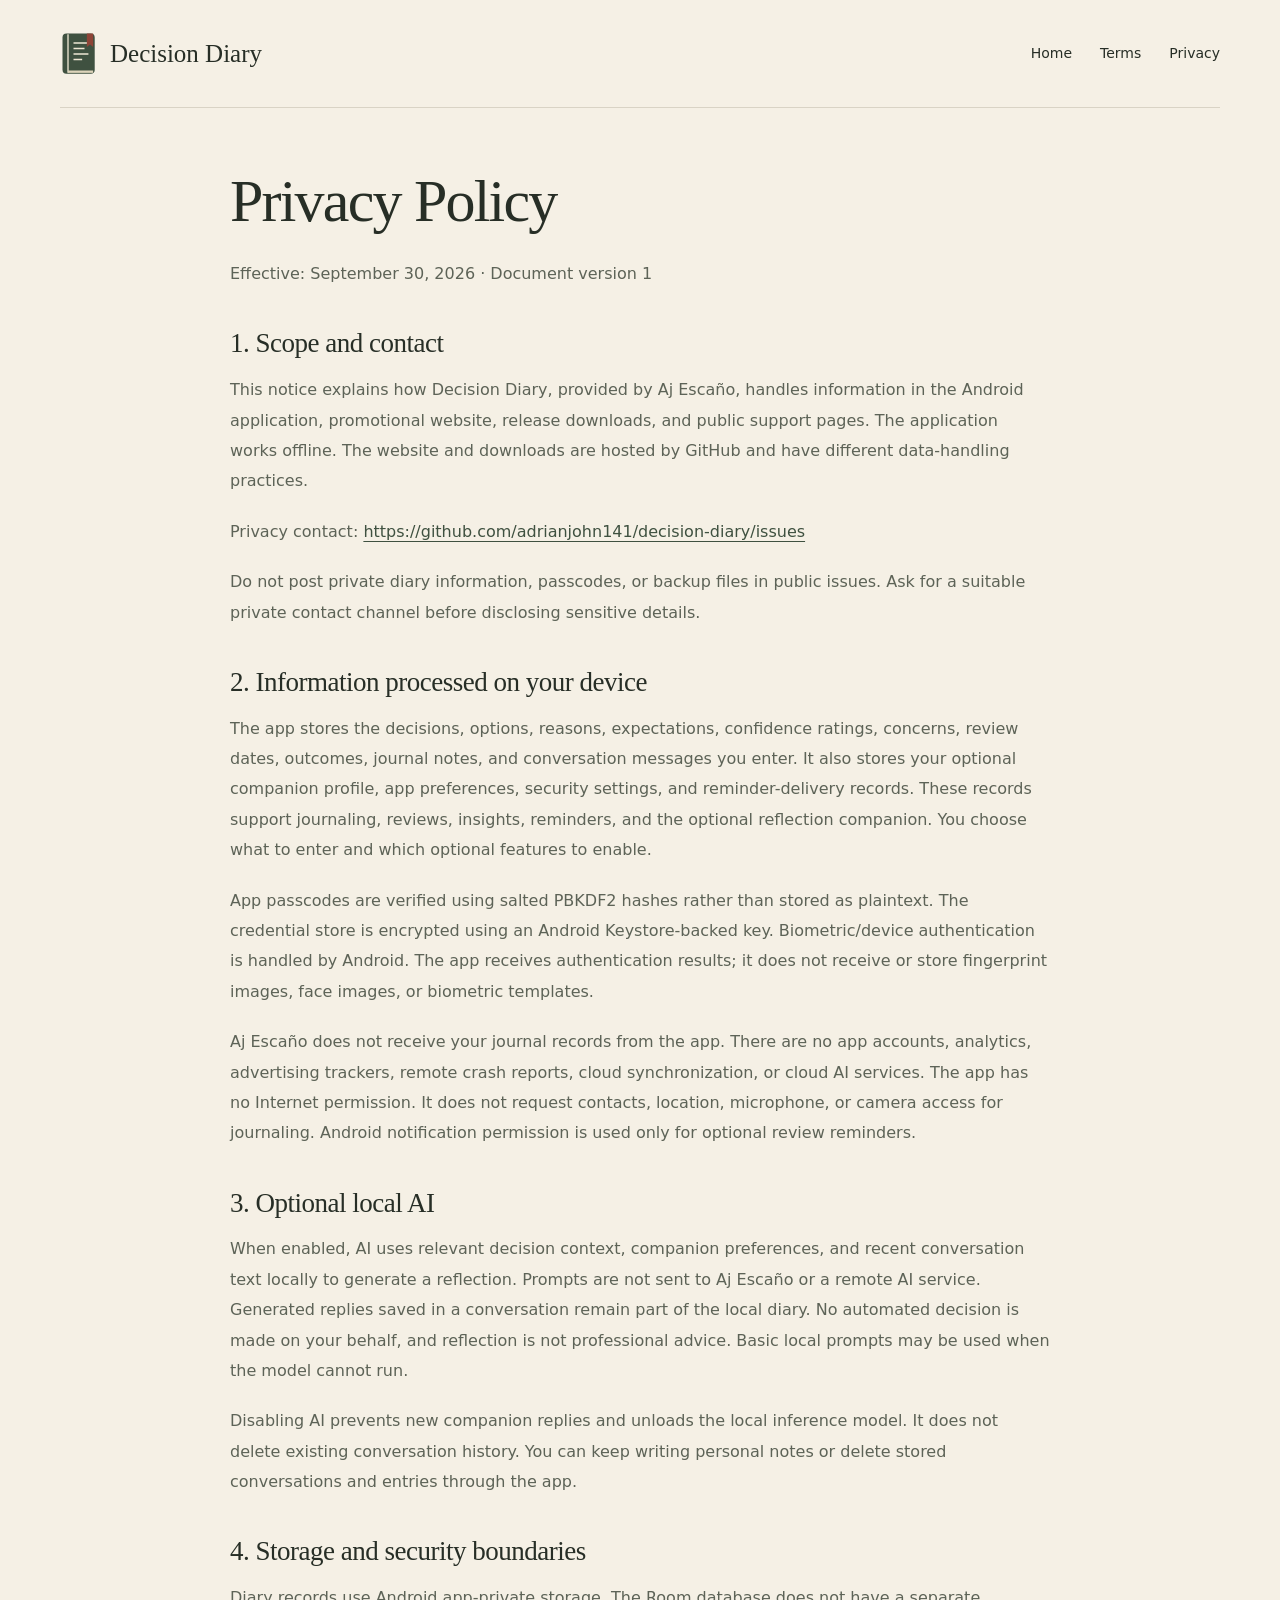
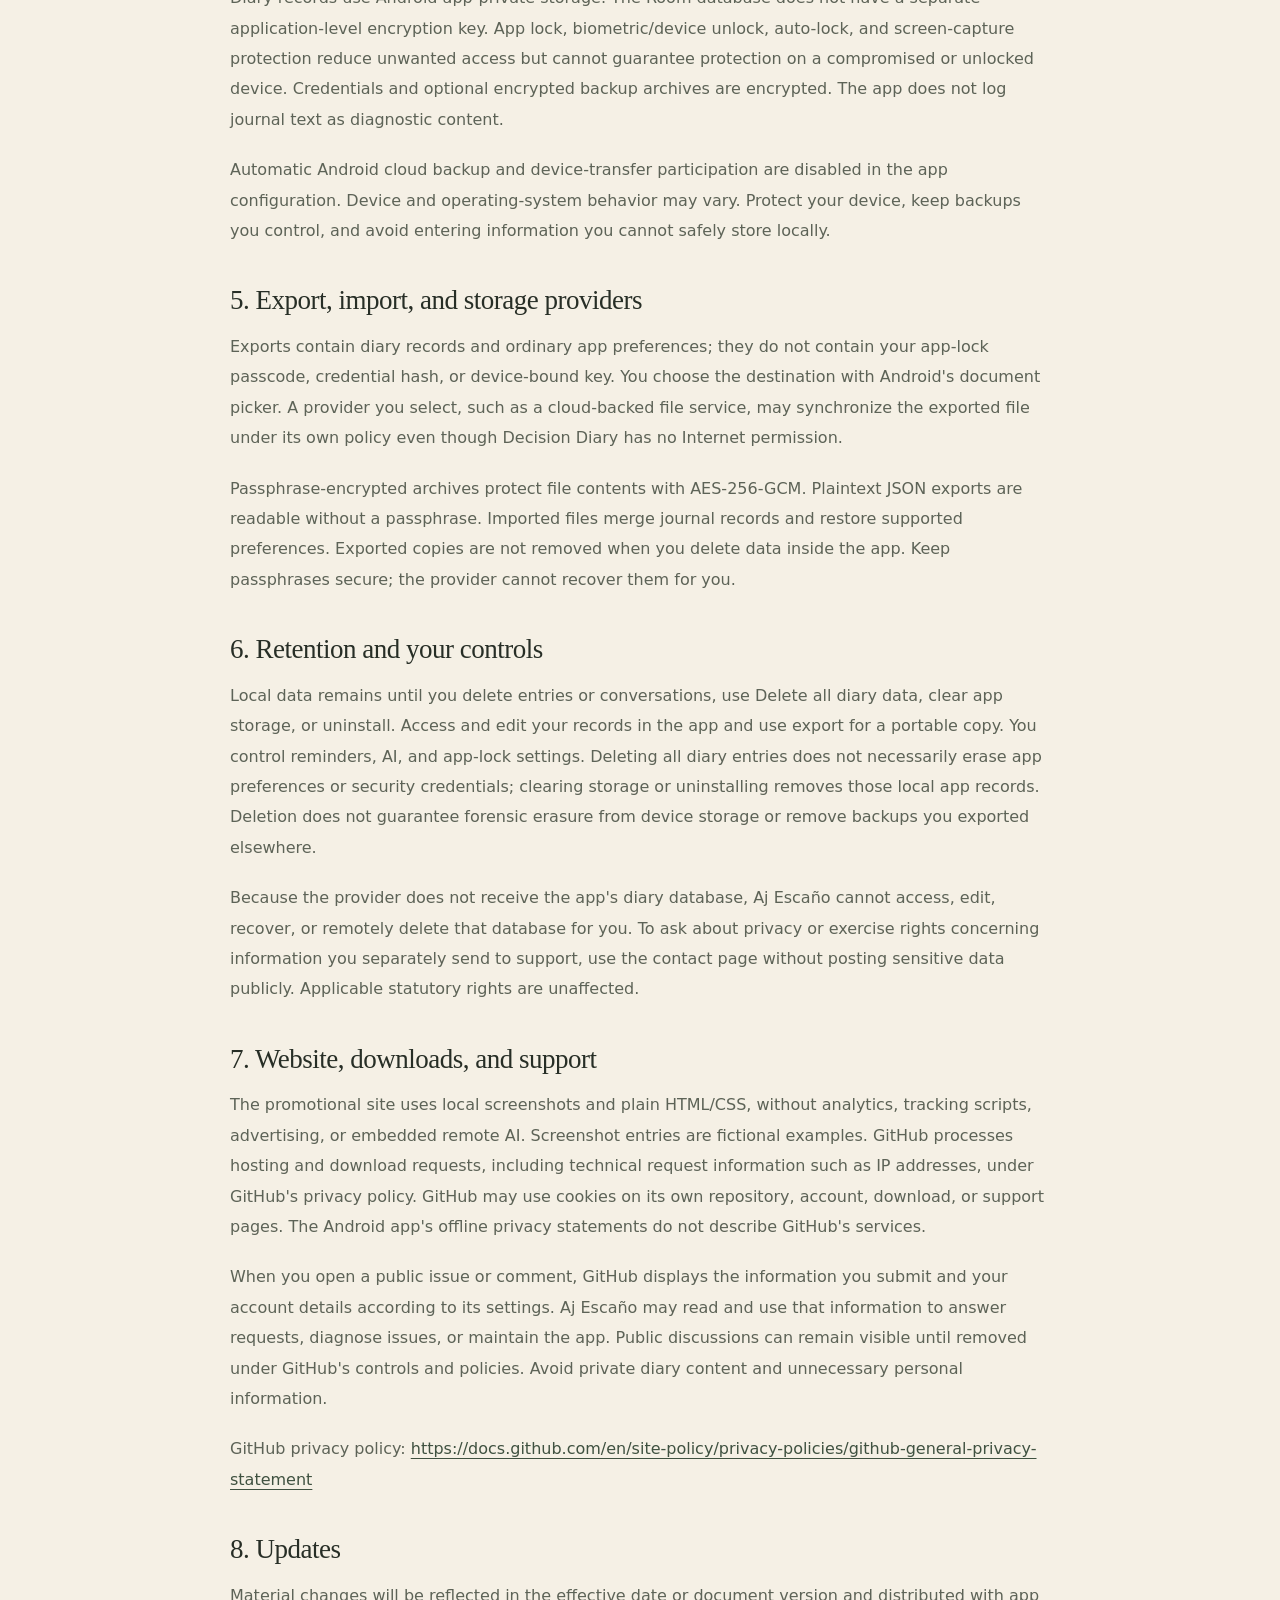
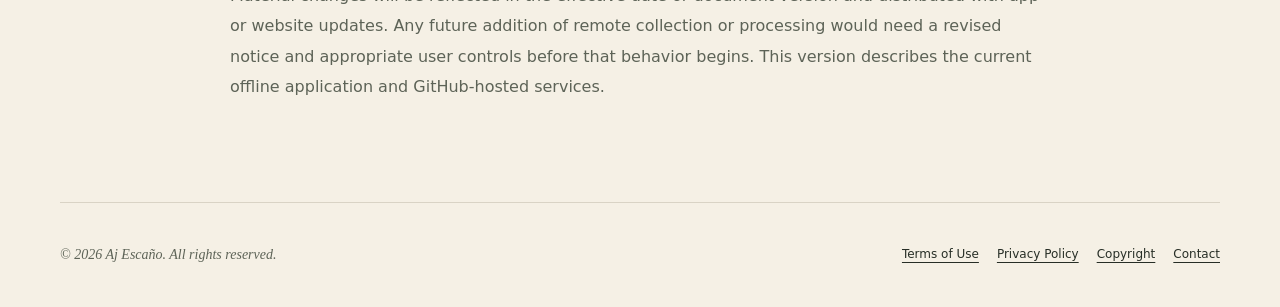
==== privacy.html @ 001b50f7 "Add legal pages, copyright notices, and privacy policy" ====
<!doctype html><html lang="en"><head><meta charset="utf-8"><meta name="viewport" content="width=device-width, initial-scale=1"><meta name="theme-color" content="#f5f0e5"><title>Privacy Policy — Decision Diary</title><link rel="icon" type="image/svg+xml" href="icon.svg"><link rel="stylesheet" href="styles.css"></head><body><a class="skip" href="#main">Skip to content</a><header class="site-header wrap"><a class="brand" href="./"><img src="icon.svg" width="38" height="44" alt=""><span>Decision Diary</span></a><nav aria-label="Main navigation"><a href="./">Home</a><a href="terms.html">Terms</a><a href="privacy.html">Privacy</a></nav></header><main id="main" class="wrap legal-content"><h1>Privacy Policy</h1><p>Effective: September 30, 2026 · Document version 1</p><h2>1. Scope and contact</h2><p>This notice explains how Decision Diary, provided by Aj Escaño, handles information in the Android application, promotional website, release downloads, and public support pages. The application works offline. The website and downloads are hosted by GitHub and have different data-handling practices.</p><p>Privacy contact: <a href="https://github.com/adrianjohn141/decision-diary/issues">https://github.com/adrianjohn141/decision-diary/issues</a></p><p>Do not post private diary information, passcodes, or backup files in public issues. Ask for a suitable private contact channel before disclosing sensitive details.</p><h2>2. Information processed on your device</h2><p>The app stores the decisions, options, reasons, expectations, confidence ratings, concerns, review dates, outcomes, journal notes, and conversation messages you enter. It also stores your optional companion profile, app preferences, security settings, and reminder-delivery records. These records support journaling, reviews, insights, reminders, and the optional reflection companion. You choose what to enter and which optional features to enable.</p><p>App passcodes are verified using salted PBKDF2 hashes rather than stored as plaintext. The credential store is encrypted using an Android Keystore-backed key. Biometric/device authentication is handled by Android. The app receives authentication results; it does not receive or store fingerprint images, face images, or biometric templates.</p><p>Aj Escaño does not receive your journal records from the app. There are no app accounts, analytics, advertising trackers, remote crash reports, cloud synchronization, or cloud AI services. The app has no Internet permission. It does not request contacts, location, microphone, or camera access for journaling. Android notification permission is used only for optional review reminders.</p><h2>3. Optional local AI</h2><p>When enabled, AI uses relevant decision context, companion preferences, and recent conversation text locally to generate a reflection. Prompts are not sent to Aj Escaño or a remote AI service. Generated replies saved in a conversation remain part of the local diary. No automated decision is made on your behalf, and reflection is not professional advice. Basic local prompts may be used when the model cannot run.</p><p>Disabling AI prevents new companion replies and unloads the local inference model. It does not delete existing conversation history. You can keep writing personal notes or delete stored conversations and entries through the app.</p><h2>4. Storage and security boundaries</h2><p>Diary records use Android app-private storage. The Room database does not have a separate application-level encryption key. App lock, biometric/device unlock, auto-lock, and screen-capture protection reduce unwanted access but cannot guarantee protection on a compromised or unlocked device. Credentials and optional encrypted backup archives are encrypted. The app does not log journal text as diagnostic content.</p><p>Automatic Android cloud backup and device-transfer participation are disabled in the app configuration. Device and operating-system behavior may vary. Protect your device, keep backups you control, and avoid entering information you cannot safely store locally.</p><h2>5. Export, import, and storage providers</h2><p>Exports contain diary records and ordinary app preferences; they do not contain your app-lock passcode, credential hash, or device-bound key. You choose the destination with Android&#x27;s document picker. A provider you select, such as a cloud-backed file service, may synchronize the exported file under its own policy even though Decision Diary has no Internet permission.</p><p>Passphrase-encrypted archives protect file contents with AES-256-GCM. Plaintext JSON exports are readable without a passphrase. Imported files merge journal records and restore supported preferences. Exported copies are not removed when you delete data inside the app. Keep passphrases secure; the provider cannot recover them for you.</p><h2>6. Retention and your controls</h2><p>Local data remains until you delete entries or conversations, use Delete all diary data, clear app storage, or uninstall. Access and edit your records in the app and use export for a portable copy. You control reminders, AI, and app-lock settings. Deleting all diary entries does not necessarily erase app preferences or security credentials; clearing storage or uninstalling removes those local app records. Deletion does not guarantee forensic erasure from device storage or remove backups you exported elsewhere.</p><p>Because the provider does not receive the app&#x27;s diary database, Aj Escaño cannot access, edit, recover, or remotely delete that database for you. To ask about privacy or exercise rights concerning information you separately send to support, use the contact page without posting sensitive data publicly. Applicable statutory rights are unaffected.</p><h2>7. Website, downloads, and support</h2><p>The promotional site uses local screenshots and plain HTML/CSS, without analytics, tracking scripts, advertising, or embedded remote AI. Screenshot entries are fictional examples. GitHub processes hosting and download requests, including technical request information such as IP addresses, under GitHub&#x27;s privacy policy. GitHub may use cookies on its own repository, account, download, or support pages. The Android app&#x27;s offline privacy statements do not describe GitHub&#x27;s services.</p><p>When you open a public issue or comment, GitHub displays the information you submit and your account details according to its settings. Aj Escaño may read and use that information to answer requests, diagnose issues, or maintain the app. Public discussions can remain visible until removed under GitHub&#x27;s controls and policies. Avoid private diary content and unnecessary personal information.</p><p>GitHub privacy policy: <a href="https://docs.github.com/en/site-policy/privacy-policies/github-general-privacy-statement">https://docs.github.com/en/site-policy/privacy-policies/github-general-privacy-statement</a></p><h2>8. Updates</h2><p>Material changes will be reflected in the effective date or document version and distributed with app or website updates. Any future addition of remote collection or processing would need a revised notice and appropriate user controls before that behavior begins. This version describes the current offline application and GitHub-hosted services.</p></main><footer class="wrap site-footer"><p>© 2026 Aj Escaño. All rights reserved.</p><div><a href="terms.html">Terms of Use</a><a href="privacy.html">Privacy Policy</a><a href="copyright.html">Copyright</a><a href="https://github.com/adrianjohn141/decision-diary/issues">Contact</a></div></footer></body></html>
---- styles.css ----
:root{--paper:#f5f0e5;--ink:#272e26;--muted:#5d6357;--sage:#3f5140;--rule:#d9d3c5;--rust:#8e4437;--cream:#fffaf0;--serif:Georgia,'Times New Roman',serif;--sans:system-ui,-apple-system,BlinkMacSystemFont,'Segoe UI',sans-serif}
*{box-sizing:border-box}html{scroll-behavior:smooth;scroll-padding-top:24px}body{margin:0;background:var(--paper);color:var(--ink);font-family:var(--sans);font-size:16px;line-height:1.65}a{color:inherit;text-underline-offset:4px}a:focus-visible,summary:focus-visible{outline:3px solid var(--rust);outline-offset:5px}img{display:block;max-width:100%}.wrap{width:min(1160px,calc(100% - 64px));margin-inline:auto}.skip{position:absolute;top:-80px;left:20px;background:var(--ink);color:var(--cream);padding:12px;z-index:10}.skip:focus{top:12px}.site-header{display:flex;align-items:center;justify-content:space-between;padding-block:30px;border-bottom:1px solid var(--rule)}.brand{display:flex;align-items:center;gap:12px;text-decoration:none;font:25px var(--serif)}nav{display:flex;gap:28px;font-size:14px}nav a{padding:12px 0;text-decoration:none}nav a:hover,.text-link:hover{color:var(--rust)}.hero{display:grid;grid-template-columns:1.1fr 1fr;gap:60px;align-items:center;padding-block:80px 70px}.eyebrow{font-size:11px;letter-spacing:2.2px;text-transform:uppercase;font-weight:650;color:var(--sage);margin:0 0 24px}.ink-dot{display:inline-block;width:7px;height:7px;border-radius:50%;background:var(--sage);margin-right:9px;vertical-align:1px}h1,h2,h3{font-family:var(--serif);font-weight:400;line-height:1.1;margin:0}h1{font-size:clamp(54px,5.9vw,82px);letter-spacing:-3px}h1 em,h2 em{color:var(--sage);font-weight:400}.intro{font-size:18px;line-height:1.8;max-width:470px;margin-block:28px 32px;color:var(--muted)}.button{display:inline-flex;gap:12px;align-items:center;justify-content:center;min-height:54px;padding:16px 24px;border-radius:4px;background:var(--ink);color:var(--cream);font-size:15px;font-weight:600;text-decoration:none;transition:background .16s,box-shadow .16s}.button:hover{background:var(--sage);box-shadow:0 4px 12px #272e2620}.button svg{width:20px;height:20px;fill:none;stroke:currentColor;stroke-width:1.7;stroke-linecap:round;stroke-linejoin:round}.download-meta{font-size:12px;margin:14px 0;color:var(--muted)}.hero-notes{display:flex;gap:20px;padding-top:24px;margin-top:24px;border-top:1px solid var(--rule);font-size:12px;color:var(--sage)}.hero-notes span:before{content:'✓';padding-right:7px}.hero-art{position:relative;display:flex;flex-direction:column;align-items:center;background:radial-gradient(ellipse at center,#dad8c9 0%,transparent 70%);padding-top:4px}.book-frame{width:262px;background:#25221d;padding:10px 12px 12px 15px;border-radius:8px 18px 18px 8px;box-shadow:4px 4px 0 #c7c2b5,7px 7px 0 #e1ddcf,20px 25px 45px #282d2726;transform:rotate(3deg)}.book-frame img{width:100%;height:auto;border-radius:5px 9px 9px 5px}.book-label{position:absolute;top:25px;left:0;font-size:9px;color:var(--muted);letter-spacing:1.8px;line-height:1.8;transform:rotate(-90deg);transform-origin:top left}.book-label span{font:22px var(--serif);letter-spacing:4px}.photo-note{font:italic 15px var(--serif);color:var(--muted);margin-top:36px}.folio{display:flex;justify-content:space-between;gap:15px;padding-block:22px;border-block:1px solid var(--rule);font-size:10px;letter-spacing:2px;color:var(--muted)}.section{padding-block:85px}.section-intro{display:grid;grid-template-columns:1fr 1fr;column-gap:100px}.section-intro .eyebrow{grid-column:1/-1}.section-intro>p:last-child{max-width:390px;margin:8px 0 0;align-self:center;color:var(--muted)}h2{font-size:clamp(32px,3.6vw,48px);letter-spacing:-1.4px}h3{font-size:23px;line-height:1.3}.feature-grid{display:grid;grid-template-columns:repeat(3,1fr);gap:45px 40px;margin-top:55px}.feature-grid article{border-top:1px solid var(--rule);padding-top:20px}.number{font:italic 19px var(--serif);color:var(--rust);display:block;margin-bottom:16px}.feature-grid p{color:var(--muted);font-size:14px;line-height:1.85;margin:14px 0 0}.gallery-section{background:#e9e5d9;border-block:1px solid var(--rule)}.gallery-heading{display:grid;grid-template-columns:1.5fr 1fr;gap:50px;align-items:end}.gallery-heading>p{font-size:13px;color:var(--muted);margin:0}.gallery{display:grid;grid-template-columns:repeat(3,1fr);gap:35px 26px;margin-top:45px}figure{margin:0}.gallery figure>a{display:flex;justify-content:center;align-items:center;background:#20231e;min-height:420px;padding:20px;border-radius:10px;overflow:hidden;border:1px solid #43483c}.gallery img{width:100%;height:420px;object-fit:contain;transition:opacity .15s}.gallery a:hover img{opacity:.88}figcaption{padding-top:18px}figcaption span{font-size:10px;letter-spacing:1.8px;color:var(--muted)}figcaption h3{font-size:20px;margin-top:7px}.privacy{display:grid;grid-template-columns:1fr 1fr;gap:90px}.privacy>div:last-child{color:var(--muted);padding-top:35px}.privacy p{margin-top:0;margin-bottom:20px}.text-link{color:var(--sage);font-size:13px;font-weight:650;text-decoration:none}.download-section{background:var(--ink);color:var(--cream);text-align:center}.download-content{padding-block:70px}.download-content .eyebrow{color:#b9c8b2}.download-content h2{font-size:clamp(32px,4vw,51px)}.download-content>p:not(.eyebrow){color:#d3d4c8}.light{background:var(--cream);color:var(--ink);margin:16px 0}.light:hover{background:#e3e9d9}.release-info{font-size:12px;line-height:1.9;margin:12px 0 20px}.release-link{font-size:12px;color:#e9e6d7}.faq{max-width:850px}.faq h2{margin-bottom:35px}.faq details{border-top:1px solid var(--rule);padding-block:4px}.faq details:last-child{border-bottom:1px solid var(--rule)}summary{cursor:pointer;padding:18px 30px 18px 0;font-size:15px;font-weight:600;min-height:54px}.faq details p{font-size:14px;color:var(--muted);max-width:720px;margin:0 0 25px;line-height:1.85}.site-footer{border-top:1px solid var(--rule);display:flex;flex-wrap:wrap;align-items:center;justify-content:space-between;gap:15px;padding-block:30px}.site-footer .brand{font-size:20px}.site-footer p{font:italic 14px var(--serif);color:var(--muted)}.site-footer>div{display:flex;gap:18px;font-size:12px}.site-footer small{width:100%;font-size:10px;color:var(--muted);margin-top:10px}
@media(max-width:950px){.hero{gap:25px}.book-label{display:none}.feature-grid{gap:35px 24px}.gallery figure>a{min-height:340px;padding:12px}.gallery img{height:340px}.section-intro{column-gap:45px}.privacy{gap:45px}}
@media(max-width:680px){.wrap{width:calc(100% - 40px)}.site-header{padding-block:20px;gap:18px;flex-wrap:wrap}.brand{font-size:22px}nav{gap:24px;font-size:12px;width:100%}.hero{grid-template-columns:1fr;gap:48px;padding-block:50px}.hero-copy{max-width:520px}h1{font-size:62px;letter-spacing:-2.5px}.intro{font-size:16px;max-width:100%}.hero-art{margin-inline:20px}.book-frame{width:245px}.hero-notes{justify-content:space-between;gap:8px}.folio{font-size:8px;letter-spacing:1.2px}.section{padding-block:55px}.section-intro,.gallery-heading,.privacy{grid-template-columns:1fr;gap:22px}.section-intro .eyebrow{margin-bottom:0}.section-intro>p:last-child{margin:0}.feature-grid{grid-template-columns:repeat(2,1fr);gap:30px 24px;margin-top:35px}.feature-grid h3{font-size:21px}.feature-grid p{font-size:13px}.gallery{grid-template-columns:repeat(2,1fr);gap:30px 16px;margin-top:30px}.gallery figure>a{min-height:280px;padding:8px}.gallery img{height:280px}figcaption h3{font-size:18px}figcaption span{font-size:8px;letter-spacing:1px}.privacy>div:last-child{padding-top:0}.download-content{padding-block:55px}.site-footer{justify-content:flex-start}.site-footer p{width:100%;margin:0}.site-footer>div{flex-wrap:wrap}.site-footer small{line-height:1.8}}
@media(max-width:390px){h1{font-size:53px}.feature-grid{grid-template-columns:1fr}.hero-notes{font-size:10px}.gallery{grid-template-columns:1fr}.gallery img{height:410px}.gallery figure>a{min-height:410px}.folio span:last-child{display:none}.button{padding-inline:18px;font-size:14px}}
@media(prefers-reduced-motion:reduce){html{scroll-behavior:auto}*,*:before,*:after{transition:none!important;animation:none!important}}

.legal-content{max-width:820px;padding-block:60px 80px;overflow-wrap:anywhere}.legal-content h1{font-size:clamp(38px,6vw,60px);letter-spacing:-1.8px;margin-bottom:25px}.legal-content h2{font-size:27px;letter-spacing:-.5px;margin:40px 0 16px}.legal-content p{color:var(--muted);font-size:16px;line-height:1.9;margin:0 0 20px}.legal-content a{color:var(--sage)}.site-footer>div{flex-wrap:wrap}
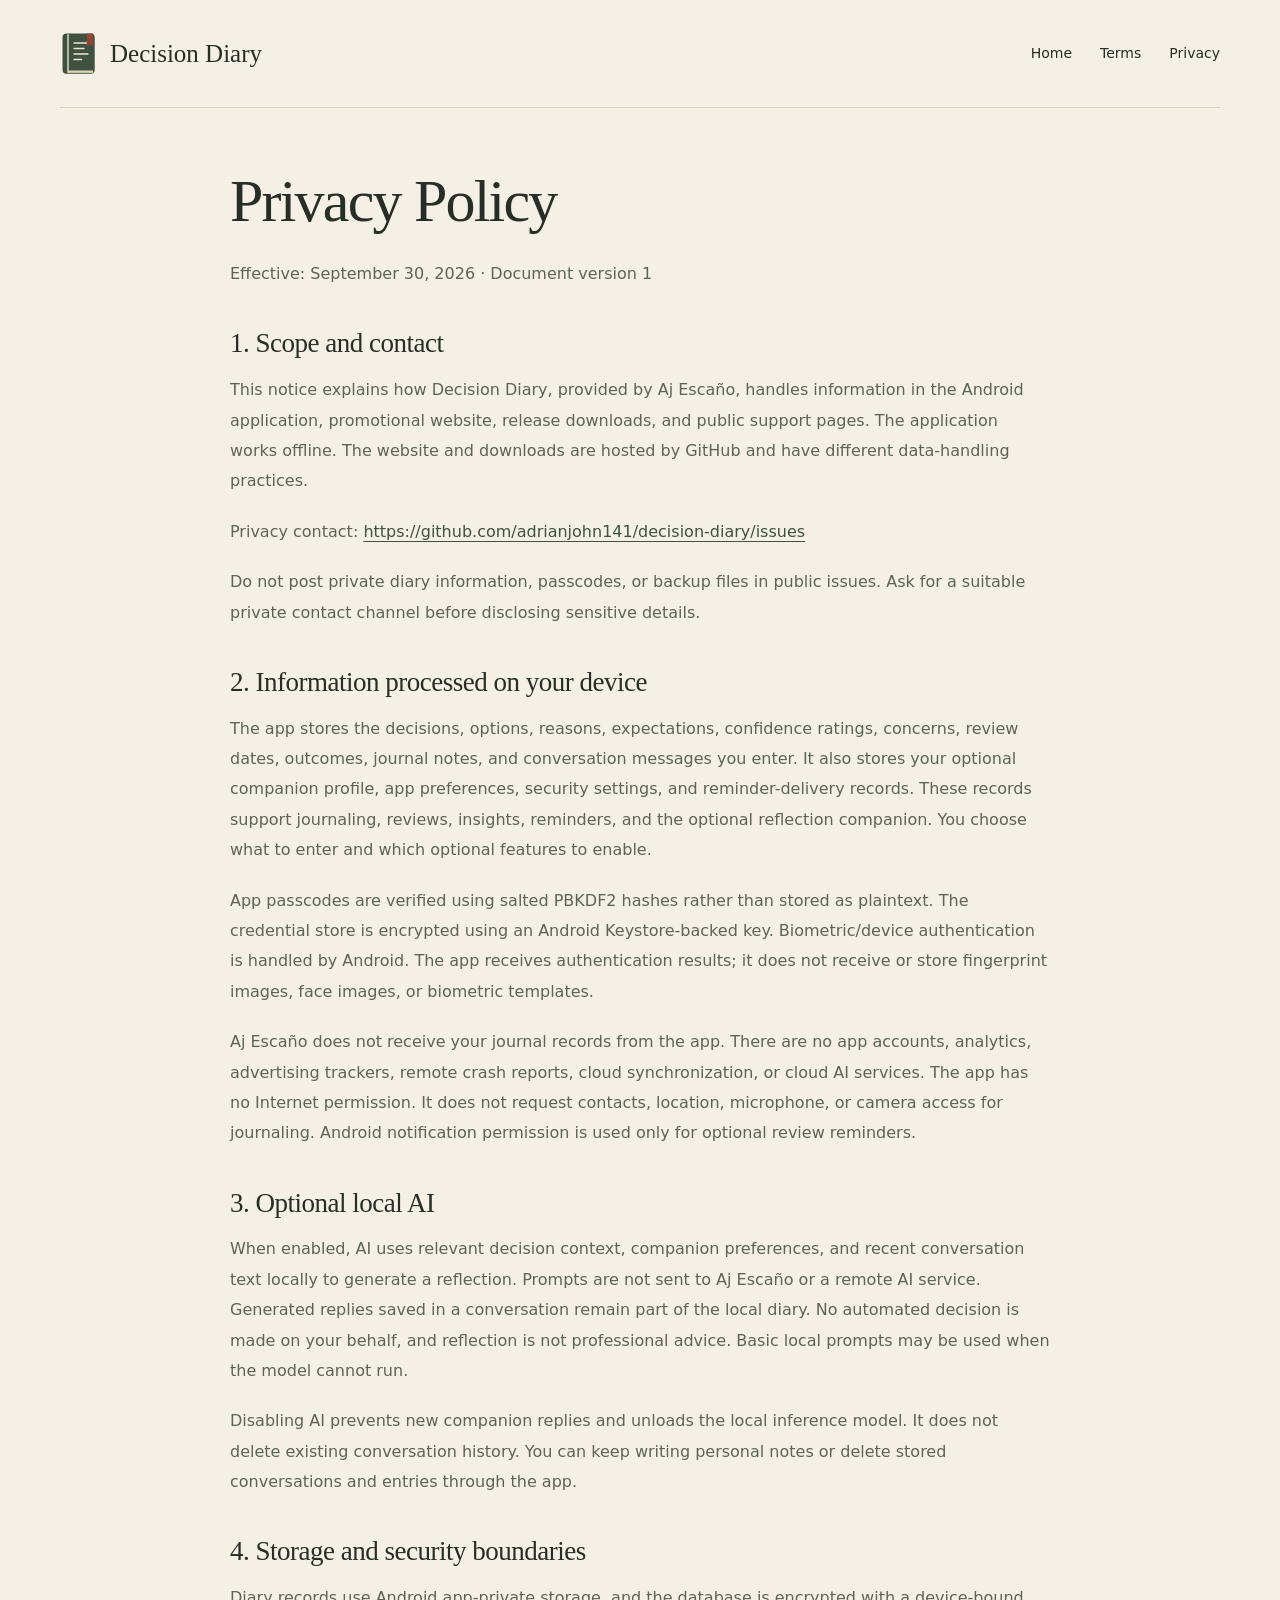
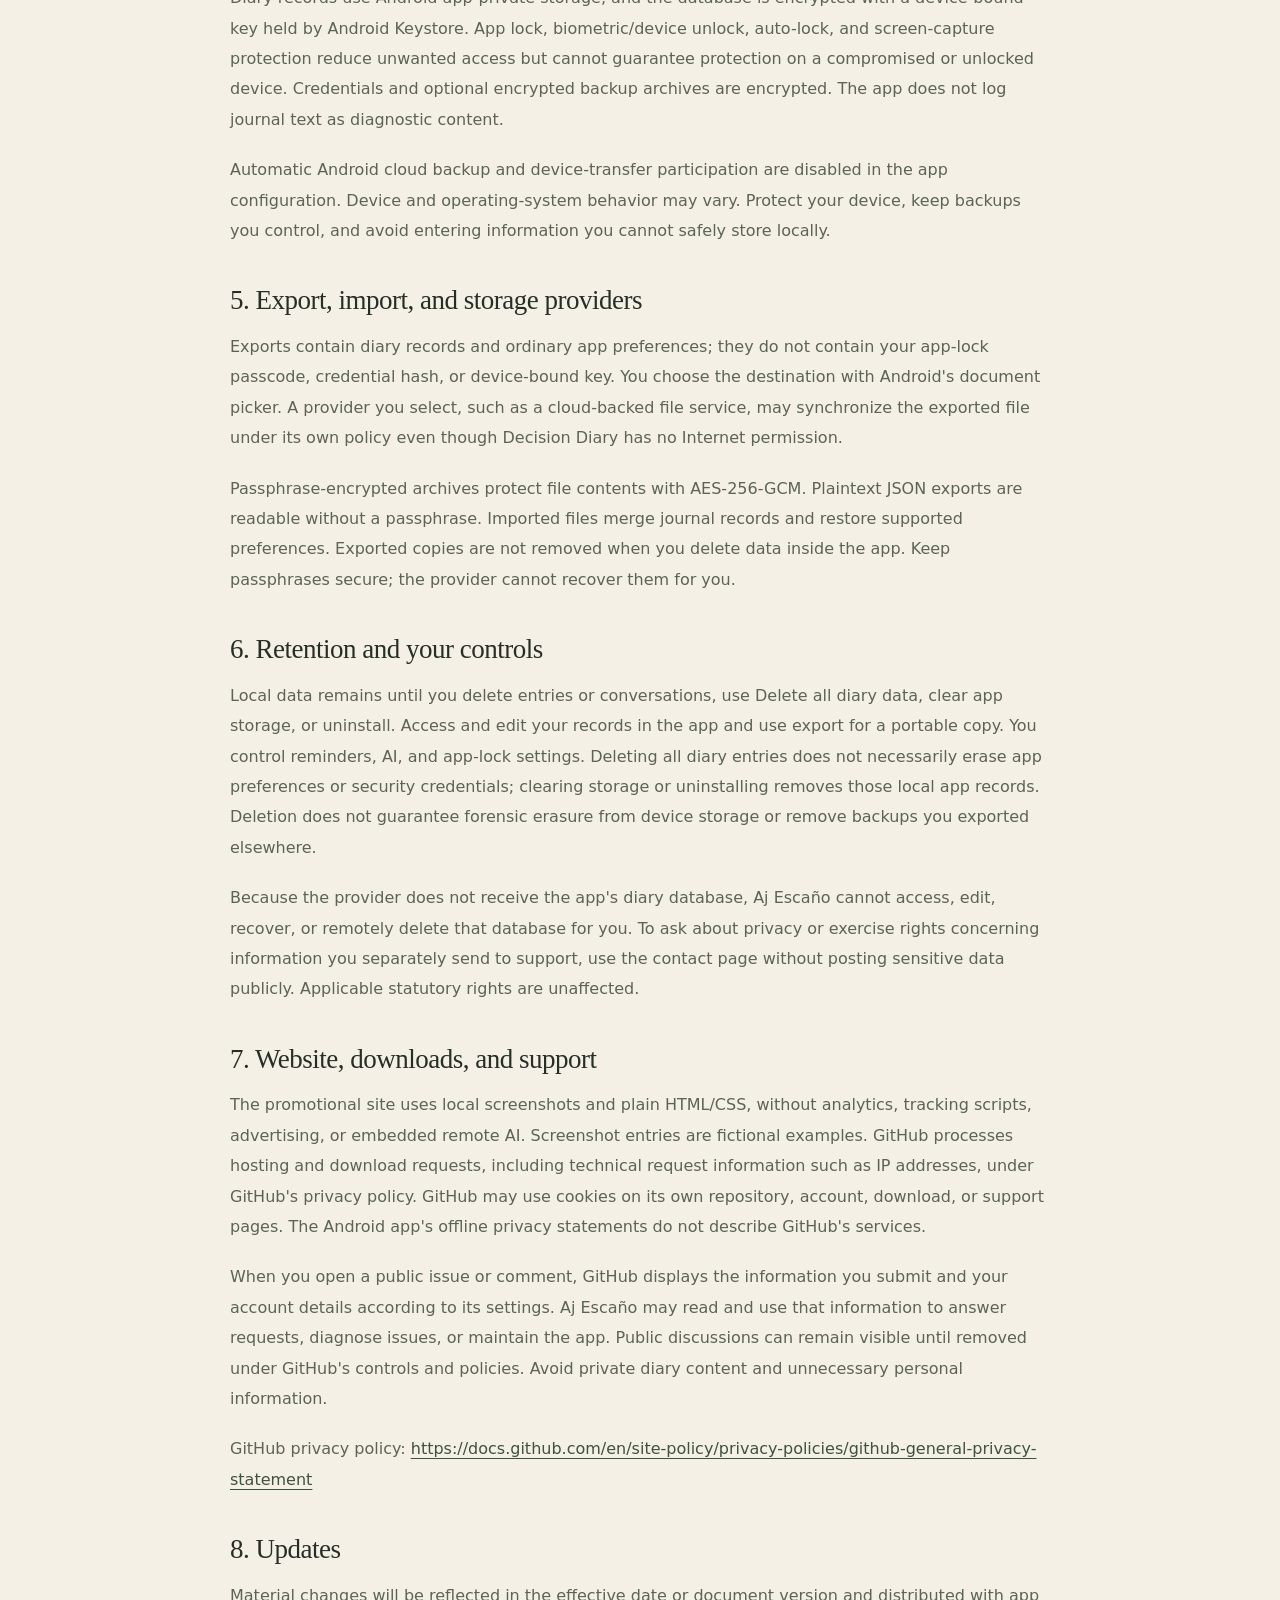
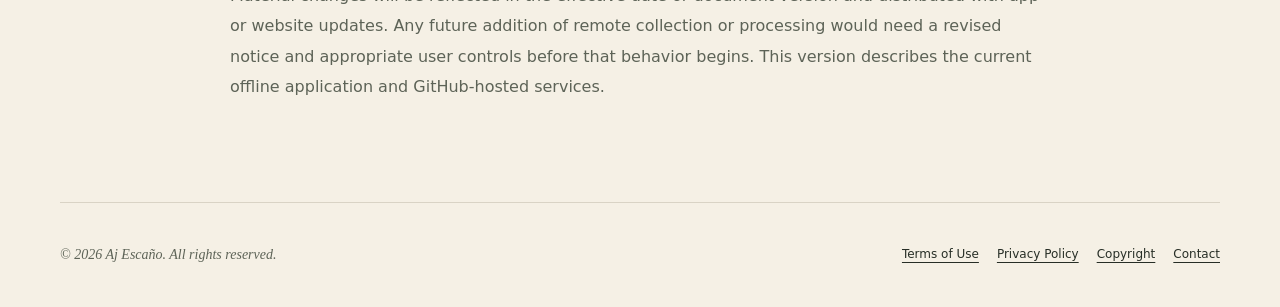
==== commit 77e4b74c: "Update website download details for 0.2.4 Co-Authored-By: Claude Opus 5.5 <noreply@anthropic.com>" ====
--- a/privacy.html
+++ b/privacy.html
@@ -1 +1 @@
-<!doctype html><html lang="en"><head><meta charset="utf-8"><meta name="viewport" content="width=device-width, initial-scale=1"><meta name="theme-color" content="#f5f0e5"><title>Privacy Policy — Decision Diary</title><link rel="icon" type="image/svg+xml" href="icon.svg"><link rel="stylesheet" href="styles.css"></head><body><a class="skip" href="#main">Skip to content</a><header class="site-header wrap"><a class="brand" href="./"><img src="icon.svg" width="38" height="44" alt=""><span>Decision Diary</span></a><nav aria-label="Main navigation"><a href="./">Home</a><a href="terms.html">Terms</a><a href="privacy.html">Privacy</a></nav></header><main id="main" class="wrap legal-content"><h1>Privacy Policy</h1><p>Effective: September 30, 2026 · Document version 1</p><h2>1. Scope and contact</h2><p>This notice explains how Decision Diary, provided by Aj Escaño, handles information in the Android application, promotional website, release downloads, and public support pages. The application works offline. The website and downloads are hosted by GitHub and have different data-handling practices.</p><p>Privacy contact: <a href="https://github.com/adrianjohn141/decision-diary/issues">https://github.com/adrianjohn141/decision-diary/issues</a></p><p>Do not post private diary information, passcodes, or backup files in public issues. Ask for a suitable private contact channel before disclosing sensitive details.</p><h2>2. Information processed on your device</h2><p>The app stores the decisions, options, reasons, expectations, confidence ratings, concerns, review dates, outcomes, journal notes, and conversation messages you enter. It also stores your optional companion profile, app preferences, security settings, and reminder-delivery records. These records support journaling, reviews, insights, reminders, and the optional reflection companion. You choose what to enter and which optional features to enable.</p><p>App passcodes are verified using salted PBKDF2 hashes rather than stored as plaintext. The credential store is encrypted using an Android Keystore-backed key. Biometric/device authentication is handled by Android. The app receives authentication results; it does not receive or store fingerprint images, face images, or biometric templates.</p><p>Aj Escaño does not receive your journal records from the app. There are no app accounts, analytics, advertising trackers, remote crash reports, cloud synchronization, or cloud AI services. The app has no Internet permission. It does not request contacts, location, microphone, or camera access for journaling. Android notification permission is used only for optional review reminders.</p><h2>3. Optional local AI</h2><p>When enabled, AI uses relevant decision context, companion preferences, and recent conversation text locally to generate a reflection. Prompts are not sent to Aj Escaño or a remote AI service. Generated replies saved in a conversation remain part of the local diary. No automated decision is made on your behalf, and reflection is not professional advice. Basic local prompts may be used when the model cannot run.</p><p>Disabling AI prevents new companion replies and unloads the local inference model. It does not delete existing conversation history. You can keep writing personal notes or delete stored conversations and entries through the app.</p><h2>4. Storage and security boundaries</h2><p>Diary records use Android app-private storage. The Room database does not have a separate application-level encryption key. App lock, biometric/device unlock, auto-lock, and screen-capture protection reduce unwanted access but cannot guarantee protection on a compromised or unlocked device. Credentials and optional encrypted backup archives are encrypted. The app does not log journal text as diagnostic content.</p><p>Automatic Android cloud backup and device-transfer participation are disabled in the app configuration. Device and operating-system behavior may vary. Protect your device, keep backups you control, and avoid entering information you cannot safely store locally.</p><h2>5. Export, import, and storage providers</h2><p>Exports contain diary records and ordinary app preferences; they do not contain your app-lock passcode, credential hash, or device-bound key. You choose the destination with Android&#x27;s document picker. A provider you select, such as a cloud-backed file service, may synchronize the exported file under its own policy even though Decision Diary has no Internet permission.</p><p>Passphrase-encrypted archives protect file contents with AES-256-GCM. Plaintext JSON exports are readable without a passphrase. Imported files merge journal records and restore supported preferences. Exported copies are not removed when you delete data inside the app. Keep passphrases secure; the provider cannot recover them for you.</p><h2>6. Retention and your controls</h2><p>Local data remains until you delete entries or conversations, use Delete all diary data, clear app storage, or uninstall. Access and edit your records in the app and use export for a portable copy. You control reminders, AI, and app-lock settings. Deleting all diary entries does not necessarily erase app preferences or security credentials; clearing storage or uninstalling removes those local app records. Deletion does not guarantee forensic erasure from device storage or remove backups you exported elsewhere.</p><p>Because the provider does not receive the app&#x27;s diary database, Aj Escaño cannot access, edit, recover, or remotely delete that database for you. To ask about privacy or exercise rights concerning information you separately send to support, use the contact page without posting sensitive data publicly. Applicable statutory rights are unaffected.</p><h2>7. Website, downloads, and support</h2><p>The promotional site uses local screenshots and plain HTML/CSS, without analytics, tracking scripts, advertising, or embedded remote AI. Screenshot entries are fictional examples. GitHub processes hosting and download requests, including technical request information such as IP addresses, under GitHub&#x27;s privacy policy. GitHub may use cookies on its own repository, account, download, or support pages. The Android app&#x27;s offline privacy statements do not describe GitHub&#x27;s services.</p><p>When you open a public issue or comment, GitHub displays the information you submit and your account details according to its settings. Aj Escaño may read and use that information to answer requests, diagnose issues, or maintain the app. Public discussions can remain visible until removed under GitHub&#x27;s controls and policies. Avoid private diary content and unnecessary personal information.</p><p>GitHub privacy policy: <a href="https://docs.github.com/en/site-policy/privacy-policies/github-general-privacy-statement">https://docs.github.com/en/site-policy/privacy-policies/github-general-privacy-statement</a></p><h2>8. Updates</h2><p>Material changes will be reflected in the effective date or document version and distributed with app or website updates. Any future addition of remote collection or processing would need a revised notice and appropriate user controls before that behavior begins. This version describes the current offline application and GitHub-hosted services.</p></main><footer class="wrap site-footer"><p>© 2026 Aj Escaño. All rights reserved.</p><div><a href="terms.html">Terms of Use</a><a href="privacy.html">Privacy Policy</a><a href="copyright.html">Copyright</a><a href="https://github.com/adrianjohn141/decision-diary/issues">Contact</a></div></footer></body></html>+<!doctype html><html lang="en"><head><meta charset="utf-8"><meta name="viewport" content="width=device-width, initial-scale=1"><meta name="theme-color" content="#f5f0e5"><title>Privacy Policy — Decision Diary</title><link rel="icon" type="image/svg+xml" href="icon.svg"><link rel="stylesheet" href="styles.css"></head><body><a class="skip" href="#main">Skip to content</a><header class="site-header wrap"><a class="brand" href="./"><img src="icon.svg" width="38" height="44" alt=""><span>Decision Diary</span></a><nav aria-label="Main navigation"><a href="./">Home</a><a href="terms.html">Terms</a><a href="privacy.html">Privacy</a></nav></header><main id="main" class="wrap legal-content"><h1>Privacy Policy</h1><p>Effective: September 30, 2026 · Document version 1</p><h2>1. Scope and contact</h2><p>This notice explains how Decision Diary, provided by Aj Escaño, handles information in the Android application, promotional website, release downloads, and public support pages. The application works offline. The website and downloads are hosted by GitHub and have different data-handling practices.</p><p>Privacy contact: <a href="https://github.com/adrianjohn141/decision-diary/issues">https://github.com/adrianjohn141/decision-diary/issues</a></p><p>Do not post private diary information, passcodes, or backup files in public issues. Ask for a suitable private contact channel before disclosing sensitive details.</p><h2>2. Information processed on your device</h2><p>The app stores the decisions, options, reasons, expectations, confidence ratings, concerns, review dates, outcomes, journal notes, and conversation messages you enter. It also stores your optional companion profile, app preferences, security settings, and reminder-delivery records. These records support journaling, reviews, insights, reminders, and the optional reflection companion. You choose what to enter and which optional features to enable.</p><p>App passcodes are verified using salted PBKDF2 hashes rather than stored as plaintext. The credential store is encrypted using an Android Keystore-backed key. Biometric/device authentication is handled by Android. The app receives authentication results; it does not receive or store fingerprint images, face images, or biometric templates.</p><p>Aj Escaño does not receive your journal records from the app. There are no app accounts, analytics, advertising trackers, remote crash reports, cloud synchronization, or cloud AI services. The app has no Internet permission. It does not request contacts, location, microphone, or camera access for journaling. Android notification permission is used only for optional review reminders.</p><h2>3. Optional local AI</h2><p>When enabled, AI uses relevant decision context, companion preferences, and recent conversation text locally to generate a reflection. Prompts are not sent to Aj Escaño or a remote AI service. Generated replies saved in a conversation remain part of the local diary. No automated decision is made on your behalf, and reflection is not professional advice. Basic local prompts may be used when the model cannot run.</p><p>Disabling AI prevents new companion replies and unloads the local inference model. It does not delete existing conversation history. You can keep writing personal notes or delete stored conversations and entries through the app.</p><h2>4. Storage and security boundaries</h2><p>Diary records use Android app-private storage, and the database is encrypted with a device-bound key held by Android Keystore. App lock, biometric/device unlock, auto-lock, and screen-capture protection reduce unwanted access but cannot guarantee protection on a compromised or unlocked device. Credentials and optional encrypted backup archives are encrypted. The app does not log journal text as diagnostic content.</p><p>Automatic Android cloud backup and device-transfer participation are disabled in the app configuration. Device and operating-system behavior may vary. Protect your device, keep backups you control, and avoid entering information you cannot safely store locally.</p><h2>5. Export, import, and storage providers</h2><p>Exports contain diary records and ordinary app preferences; they do not contain your app-lock passcode, credential hash, or device-bound key. You choose the destination with Android&#x27;s document picker. A provider you select, such as a cloud-backed file service, may synchronize the exported file under its own policy even though Decision Diary has no Internet permission.</p><p>Passphrase-encrypted archives protect file contents with AES-256-GCM. Plaintext JSON exports are readable without a passphrase. Imported files merge journal records and restore supported preferences. Exported copies are not removed when you delete data inside the app. Keep passphrases secure; the provider cannot recover them for you.</p><h2>6. Retention and your controls</h2><p>Local data remains until you delete entries or conversations, use Delete all diary data, clear app storage, or uninstall. Access and edit your records in the app and use export for a portable copy. You control reminders, AI, and app-lock settings. Deleting all diary entries does not necessarily erase app preferences or security credentials; clearing storage or uninstalling removes those local app records. Deletion does not guarantee forensic erasure from device storage or remove backups you exported elsewhere.</p><p>Because the provider does not receive the app&#x27;s diary database, Aj Escaño cannot access, edit, recover, or remotely delete that database for you. To ask about privacy or exercise rights concerning information you separately send to support, use the contact page without posting sensitive data publicly. Applicable statutory rights are unaffected.</p><h2>7. Website, downloads, and support</h2><p>The promotional site uses local screenshots and plain HTML/CSS, without analytics, tracking scripts, advertising, or embedded remote AI. Screenshot entries are fictional examples. GitHub processes hosting and download requests, including technical request information such as IP addresses, under GitHub&#x27;s privacy policy. GitHub may use cookies on its own repository, account, download, or support pages. The Android app&#x27;s offline privacy statements do not describe GitHub&#x27;s services.</p><p>When you open a public issue or comment, GitHub displays the information you submit and your account details according to its settings. Aj Escaño may read and use that information to answer requests, diagnose issues, or maintain the app. Public discussions can remain visible until removed under GitHub&#x27;s controls and policies. Avoid private diary content and unnecessary personal information.</p><p>GitHub privacy policy: <a href="https://docs.github.com/en/site-policy/privacy-policies/github-general-privacy-statement">https://docs.github.com/en/site-policy/privacy-policies/github-general-privacy-statement</a></p><h2>8. Updates</h2><p>Material changes will be reflected in the effective date or document version and distributed with app or website updates. Any future addition of remote collection or processing would need a revised notice and appropriate user controls before that behavior begins. This version describes the current offline application and GitHub-hosted services.</p></main><footer class="wrap site-footer"><p>© 2026 Aj Escaño. All rights reserved.</p><div><a href="terms.html">Terms of Use</a><a href="privacy.html">Privacy Policy</a><a href="copyright.html">Copyright</a><a href="https://github.com/adrianjohn141/decision-diary/issues">Contact</a></div></footer></body></html>
